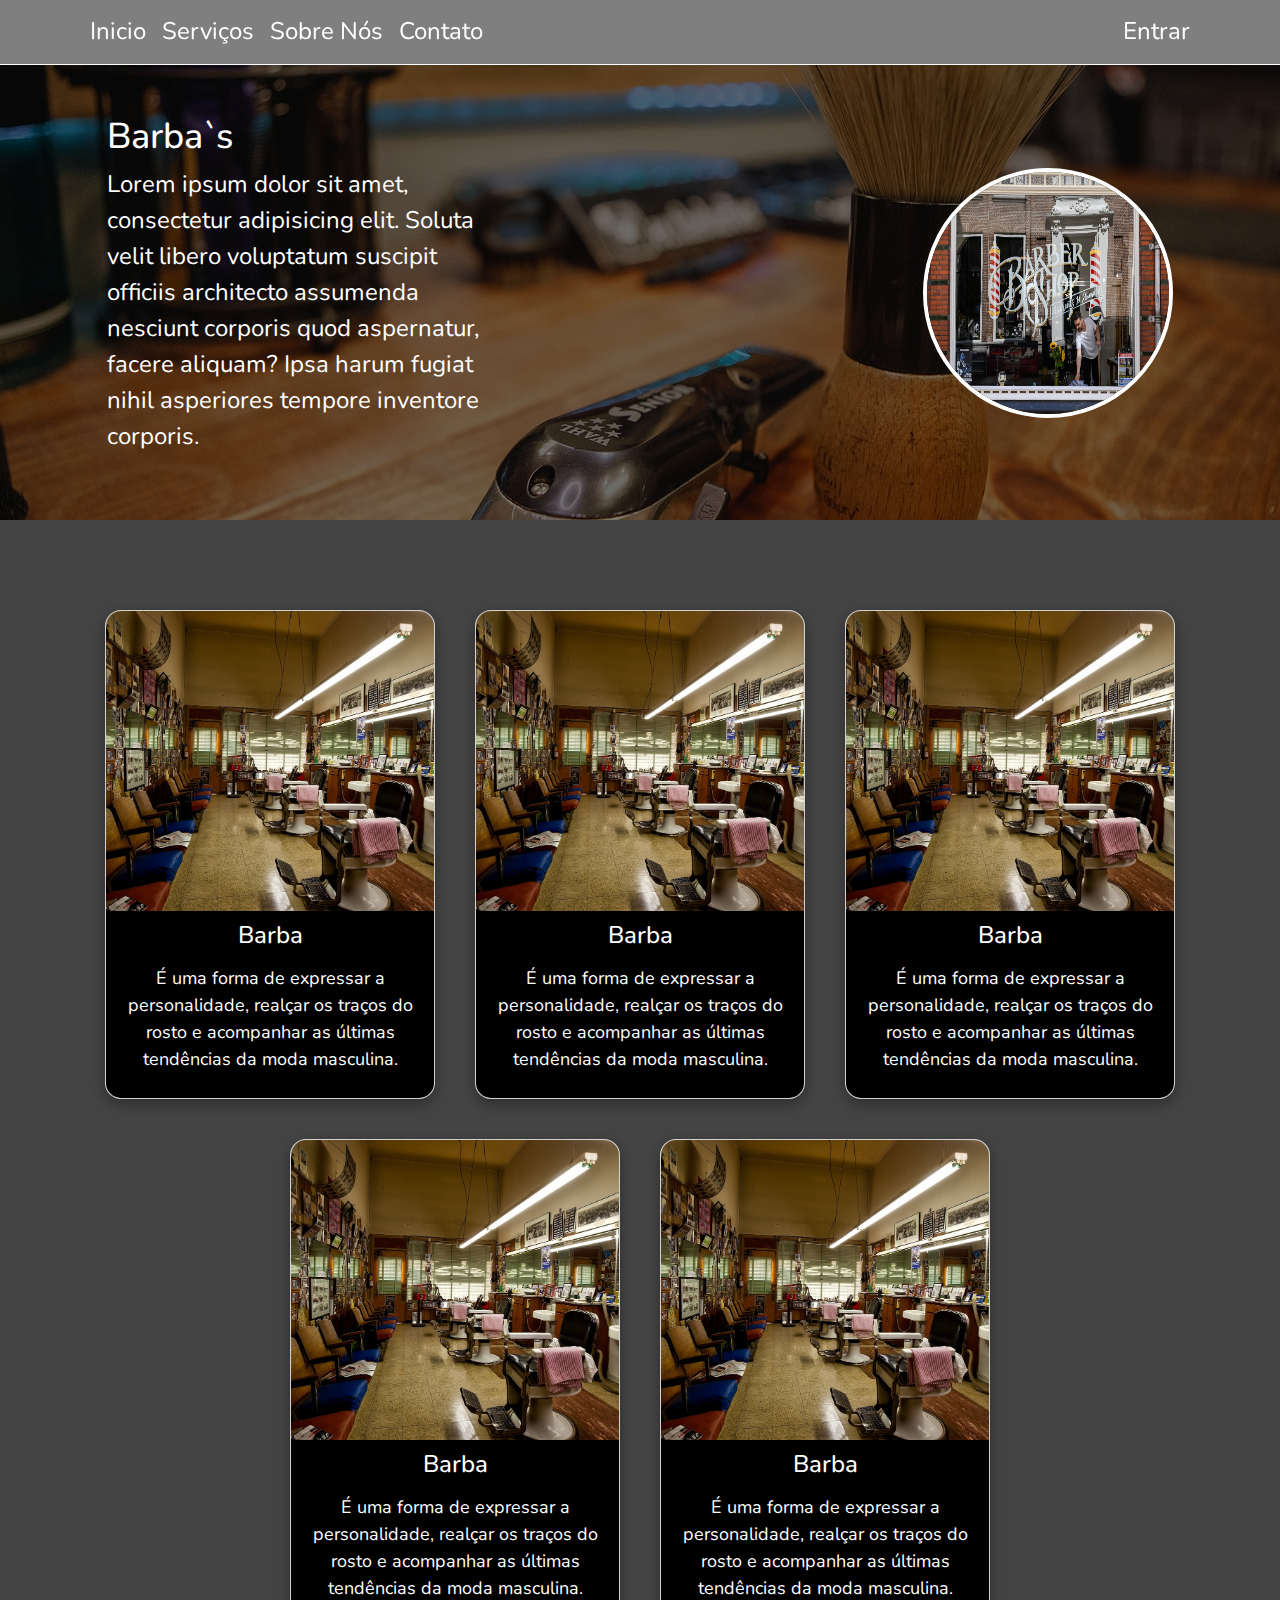
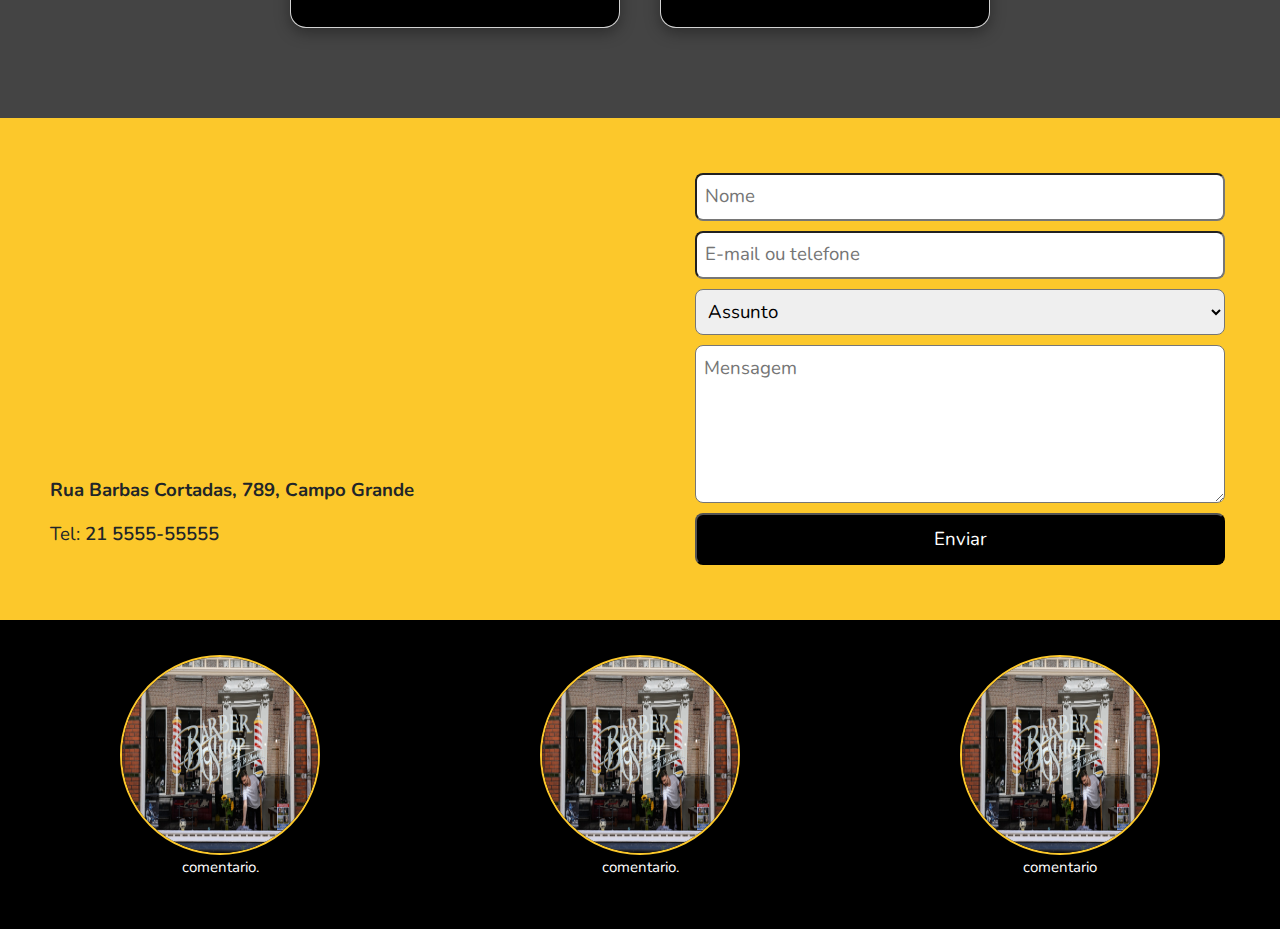
==== index.html @ 21a496a8 "quse" ====
<!DOCTYPE html>
<html lang="pt-br">

<head>
    <meta charset="UTF-8">
    <meta http-equiv="X-UA-Compatible" content="IE=edge">
    <meta name="viewport" content="width=device-width, initial-scale=1.0">
    <title>Barbas | Inicio</title>
    <link href="https://cdn.jsdelivr.net/npm/bootstrap@5.3.3/dist/css/bootstrap.min.css" rel="stylesheet"
    integrity="sha384-QWTKZyjpPEjISv5WaRU9OFeRpok6YctnYmDr5pNlyT2bRjXh0JMhjY6hW+ALEwIH" crossorigin="anonymous">
    <link rel="stylesheet" href="./css/main.css">
    <link rel="stylesheet" href="./css/style.css">
    <link rel="stylesheet" href="./css/navb.css">

    <script src="./js/main.js" defer></script>
</head>

<body>
    
 <div id="navbar-component"></div> 

    <header>
       <!-- <div id="navbar-component"></div> -->
        <div class="navbox">
            <div class="header-content container">
                <div class="header-title">
                    <h1>
                        Barba`s
                    </h1>
                    <p>
                        Lorem ipsum dolor sit amet, consectetur adipisicing elit. Soluta velit libero voluptatum
                        suscipit officiis architecto assumenda nesciunt corporis quod aspernatur, facere aliquam? Ipsa
                        harum fugiat nihil asperiores tempore inventore corporis.
                    </p>
                </div>
                <div class="logo">
                    <img src="./imagens/barber-logo.jpg" alt="logo">
                </div>
            </div>
        </div>
    </header>

    <section class="card-container" id="services">

        <div class="card">
            <a href="#">
                <div class="card-img">
                    <img src="./imagens/barber-fundo.jpg" alt="">
                </div>

                <div class="card-content">
                    <h2>Barba</h2>
                    <p>
                        É uma forma de expressar a personalidade, realçar os traços do rosto e acompanhar as últimas
                        tendências da moda masculina.
                    </p>
                </div>
            </a>
        </div>

        <div class="card">
            <div class="card-img">
                <img src="./imagens/barber-fundo.jpg" alt="">
            </div>

            <div class="card-content">
                <h2>Barba</h2>
                <p>
                    É uma forma de expressar a personalidade, realçar os traços do rosto e acompanhar as últimas
                    tendências da moda masculina.
                </p>
            </div>
        </div>
        <div class="card">
            <div class="card-img">
                <img src="./imagens/barber-fundo.jpg" alt="">
            </div>

            <div class="card-content">
                <h2>Barba</h2>
                <p>
                    É uma forma de expressar a personalidade, realçar os traços do rosto e acompanhar as últimas
                    tendências da moda masculina.
                </p>
            </div>
        </div>
        <div class="card">
            <div class="card-img">
                <img src="./imagens/barber-fundo.jpg" alt="">
            </div>

            <div class="card-content">
                <h2>Barba</h2>
                <p>
                    É uma forma de expressar a personalidade, realçar os traços do rosto e acompanhar as últimas
                    tendências da moda masculina.
                </p>
            </div>
        </div>
        <div class="card">
            <div class="card-img">
                <img src="./imagens/barber-fundo.jpg" alt="">
            </div>

            <div class="card-content">
                <h2>Barba</h2>
                <p>
                    É uma forma de expressar a personalidade, realçar os traços do rosto e acompanhar as últimas
                    tendências da moda masculina.
                </p>
            </div>
        </div>

    </section>
    
    <section class="bg-yellow-contact-container">
        <div class="contact">
            <div class="contact-map">
                <iframe
                    src="https://www.google.com/maps/embed?pb=!1m14!1m12!1m3!1d14700.966763688606!2d-43.551622949999995!3d-22.9044546!2m3!1f0!2f0!3f0!3m2!1i1024!2i768!4f13.1!5e0!3m2!1spt-BR!2sbr!4v1727395062625!5m2!1spt-BR!2sbr"
                    width="98%" height="300" style="border:0;" allowfullscreen="" loading="lazy"
                    referrerpolicy="no-referrer-when-downgrade"></iframe>
                <div>
                    <p>
                        <b>Rua Barbas Cortadas, 789, Campo Grande</b>
                    </p>
                    <p>
                        Tel: <span class="bold numberPhone">21 5555-55555</span>
                    </p>
                </div>

            </div>

            <div class="contact-form">
                <form>
                    <div class="form-group">
                        <!-- <label for="nome">Nome</label> -->
                        <input type="text" name="nome" id="nome" placeholder="Nome" required>
                    </div>

                    <div class="form-group">
                        <!-- <label for="email">E-mail</label> -->
                        <input type="text" name="email" id="email" placeholder="E-mail ou telefone" required>
                    </div>

                    <div class="form-group">
                        <select name="assunto" aria-placeholder="Assunto">
                            <option disabled selected>Assunto</option>
                            <option value="contato">Contato</option>
                            <option value="reclame">Reclamação</option>
                            <option value="sugent">Sugestão</option>
                        </select>
                    </div>

                    <div class="form-group">
                        <textarea name="mensagem" id="mensagem" rows="5" placeholder="Mensagem" required></textarea>
                    </div>

                    <div class="form-group right">
                        <!-- <input type="submit" value="Enviar"> -->
                        <button>Enviar</button>
                    </div>
                </form>
            </div>
        </div>
    </section>

    <section class="bg-black " id="about">
        <section class="menu-container">
            <div class="menu-itens">
                <img src="./imagens/barber-logo.jpg" alt="img" />
                <p>comentario.</p>
            </div>
            <div class="menu-itens">
                <img src="./imagens/barber-logo.jpg" alt="img" />
                <p>comentario.</p>
            </div>
            <div class="menu-itens">
                <img src="./imagens/barber-logo.jpg" alt="img" />
                <p>comentario</p>
            </div>
        </section>
    </section>

   

    
    <footer>

    </footer>

</body>
<script src="https://cdn.jsdelivr.net/npm/bootstrap@5.3.3/dist/js/bootstrap.bundle.min.js"
    integrity="sha384-YvpcrYf0tY3lHB60NNkmXc5s9fDVZLESaAA55NDzOxhy9GkcIdslK1eN7N6jIeHz"
    crossorigin="anonymous"></script>

</html>
---- css/main.css ----
@import url('https://fonts.googleapis.com/css2?family=Nunito:ital,wght@0,200..1000;1,200..1000&family=Roboto:wght@100;300;400;700;900&display=swap');

@import "./root.css";
/*@import "./style.css";*/
@import "./color.css";
@import "./navb.css";
---- css/style.css ----
@import "./form.css";


header {
    background-image: url(..//linktree/img/barbershop-logo-2.jpg);
    background-position: center;
    background-size: cover;
    min-height: 400px;

    /* padding-top: 20px; */
}

.logo img {
    height: 250px;
    width: 250px;
    border-radius: 50%;
    border: solid 4px var(--white);
}

.navbox {
    background-color: var(--shadow);
}

.header-content {
    display: flex;
    align-items: center;
    justify-content: space-between;
    color: var(--white);
    height: 100%;
    min-height: 400px;
}

.header-title,
header .logo {
    margin: 50px 25px;
}

.header-title {
    font-size: 24px;
    max-width: 400px;
}

.header-title h1 {
    font-size: 36px;
}

/* Area de contato */
.contact {
    display: flex;
    justify-content: space-evenly;
}

.contact-map,
.contact-form {
    padding: 50px;
    width: 50%;
    background-color: var(--yellow) ;

}



.left {
    /* text-align: left; */
    /* float: left; */
    display: flex;
    justify-content: start;
}

.right {
    /* text-align: right; */
    /* float: right; */
    display: flex;
    justify-content: end;
}


.menu-container {
    display: flex;
    gap: 20px;
    justify-content: center;
    align-items: center;
    max-width: 1280px;
    padding: 20px;

}

.menu-itens {
    margin: 15px;
    display: flex;
    flex-direction: column;
    align-items: center;
    gap: 1px;
    color: white;
    font-size: 15px;
    width: 33.33%;
}

.menu-itens img {
    width: 200px;
    height: 200px;
    border-radius: 50%;
    border: solid 2px var(--yellow);
}



/* Servicos */
.card-container {
    width: 100%;
    /* height: 100vh; */
    display: flex;
    flex-wrap: wrap;
    gap: 20px;
    align-items: center;
    justify-content: center;
    background-color: #444;
    padding: 80px 0;
}


.card {
    margin: 10px;
    border-radius: 16px;
    box-shadow: rgba(0, 0, 0, 0.35) 0px 5px 15px;
    cursor: pointer;
    width: 330px;
    /* position: relative; */
    overflow: hidden;
}

.card-img {
    width: 100%;
    height: 300px;
}

.card-img img {
    height: 100%;
    width: 100%;
    display: block;
    margin: auto;
    object-fit: cover;
}

.card-content {
    /* position: absolute; */
    /* top: 0; */
    /* left: 0; */
    width: 100%;
    height: 100%;
    display: flex;
    align-items: center;
    justify-content: center;
    flex-direction: column;
    /* opacity: 0; */
    /* transition: 0.6s; */
    color: var(--white);
    background-color: var(--black);
    text-align: center;
    padding: 10px;
}

/* .card-content:hover {
    opacity: 1;
} */

.card-content h2 {
    font-size: 24px;
    margin-bottom: 15px;
}

.card-content p {
    font-size: 18px;
    /* color: blueviolet; */
    margin-bottom: 15px;
    /* padding-left: 17px; */

}

/* .card-content>* {
    transform: translateY(25px);
    transition: transform 0.6s;
}

.card-content:hover>* {
    transform: translateY(0px);
} */

@media (max-width:768px) {
    .header-content {
        flex-direction: column-reverse;
    }

    .header-title,
    header .logo {
        width: 100%;
        padding: 20px;
        text-align: center;
    }

    .contact {
        display: flex;
        flex-direction: column;
    }

    .contact-map,
    .contact-form {
        padding: 40px;
        width: 100%;
    }

}
---- css/navb.css ----
.navbar {
    width: 100%;
    backdrop-filter: blur (10px);
    background-color: var(--shadow);
    
}

 .navbar .nav-link  {
    text-decoration: none;
    color: var(--white);
    font-size: 1.5rem;
    padding: 5px 15px;
    transition: 0.3s ease;
    border-bottom: solid 2px transparent;
}

.navbar .nav-link:hover,
.navbar .nav-link:active {
    /* background-color: var(--yellow);
    border-radius: 5px; */
    color: var(--yellow);
    border-bottom: solid 2px var(--yellow);
    transition: 0.3s ease;
}
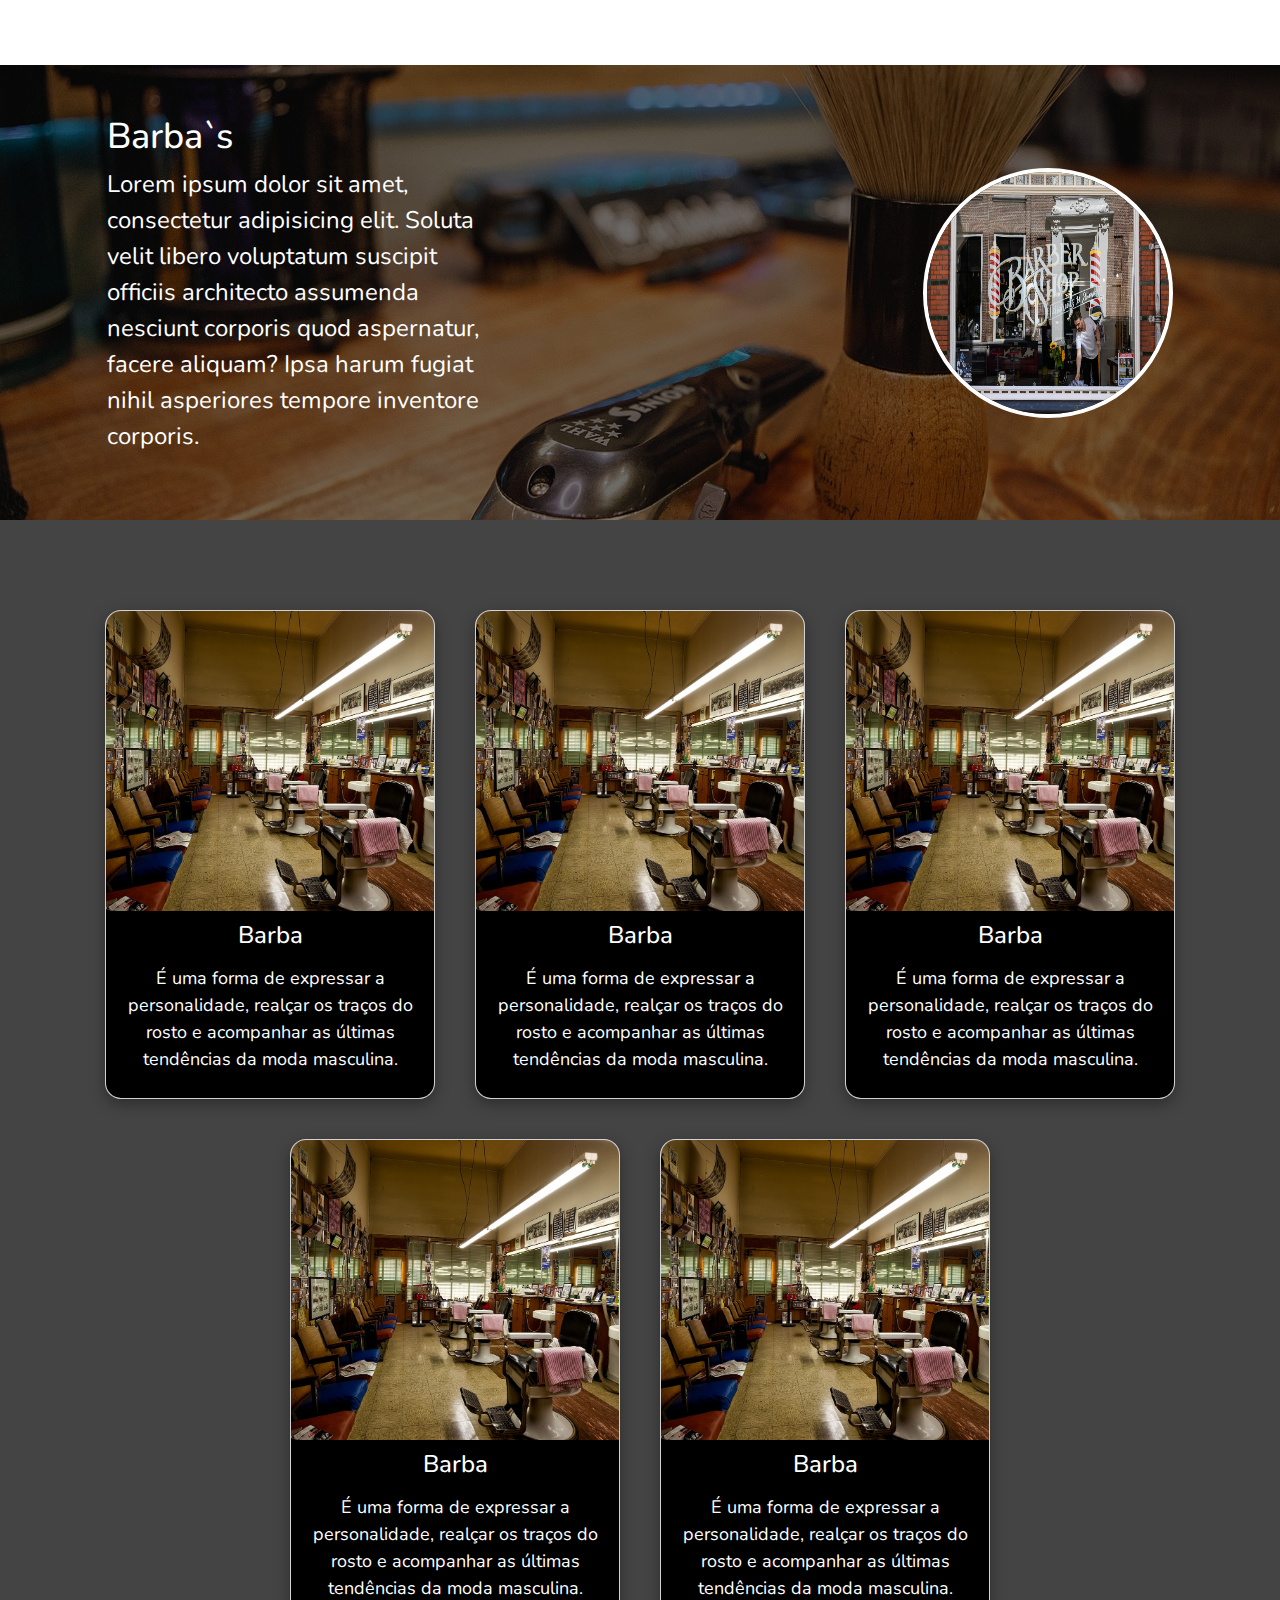
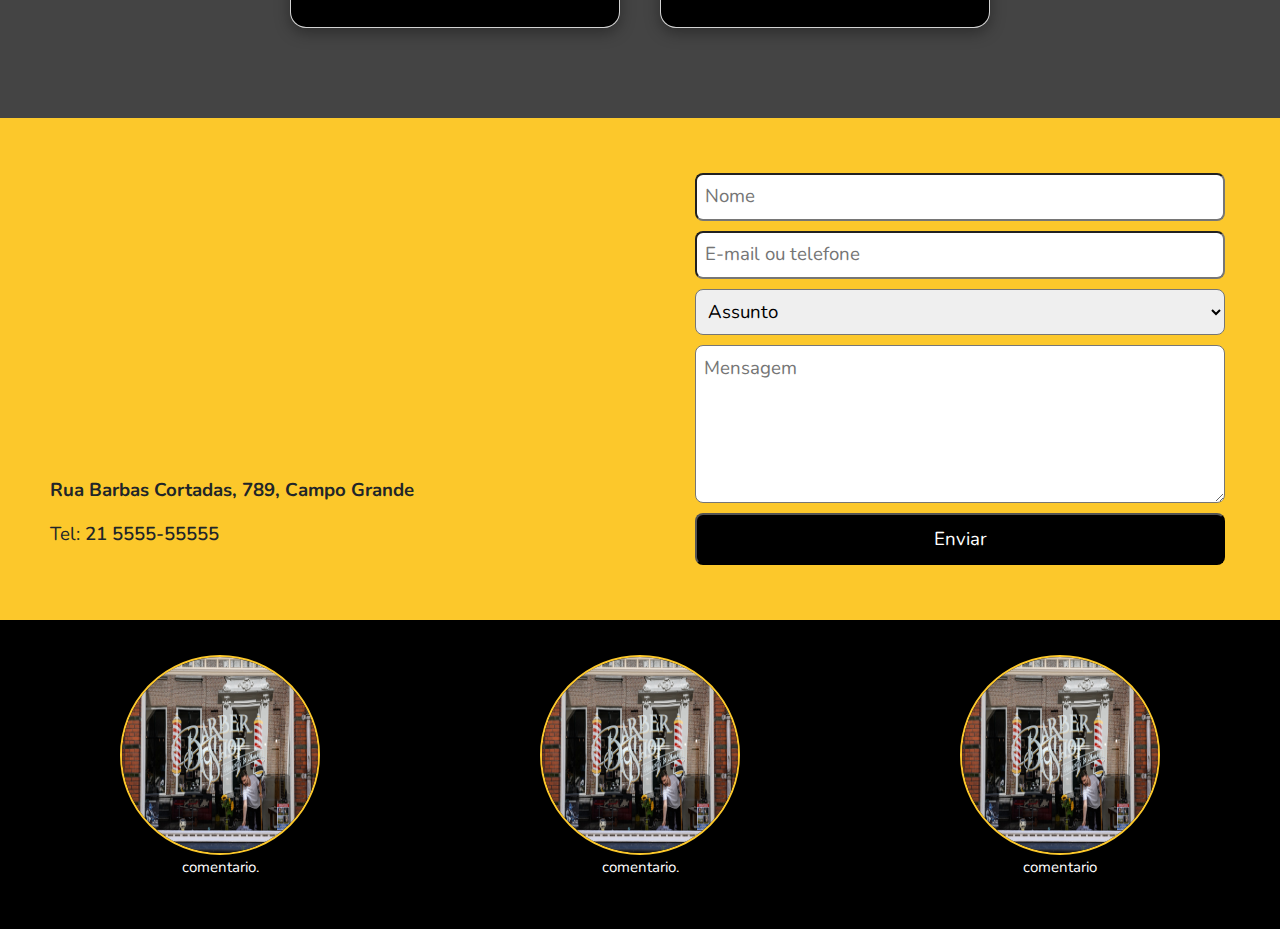
==== commit 99f823c2: "feito" ====
--- a/index.html
+++ b/index.html
@@ -6,13 +6,13 @@
     <meta http-equiv="X-UA-Compatible" content="IE=edge">
     <meta name="viewport" content="width=device-width, initial-scale=1.0">
     <title>Barbas | Inicio</title>
-    <link href="https://cdn.jsdelivr.net/npm/bootstrap@5.3.3/dist/css/bootstrap.min.css" rel="stylesheet"
-    integrity="sha384-QWTKZyjpPEjISv5WaRU9OFeRpok6YctnYmDr5pNlyT2bRjXh0JMhjY6hW+ALEwIH" crossorigin="anonymous">
+    <link href="https://cdn.jsdelivr.net/npm/bootstrap@5.3.3/dist/css/bootstrap.min.css" rel="stylesheet" integrity="sha384-QWTKZyjpPEjISv5WaRU9OFeRpok6YctnYmDr5pNlyT2bRjXh0JMhjY6hW+ALEwIH" crossorigin="anonymous">
+  
     <link rel="stylesheet" href="./css/main.css">
     <link rel="stylesheet" href="./css/style.css">
-    <link rel="stylesheet" href="./css/navb.css">
+ 
 
-    <script src="./js/main.js" defer></script>
+    <script src="./js/main.js" type="module" defer></script>
 </head>
 
 <body>
--- a/css/main.css
+++ b/css/main.css
@@ -3,4 +3,3 @@
 @import "./root.css";
 /*@import "./style.css";*/
 @import "./color.css";
-@import "./navb.css";--- a/css/style.css
+++ b/css/style.css
@@ -209,5 +209,6 @@
         width: 100%;
     }
 
-}
-
+ 
+    
+}
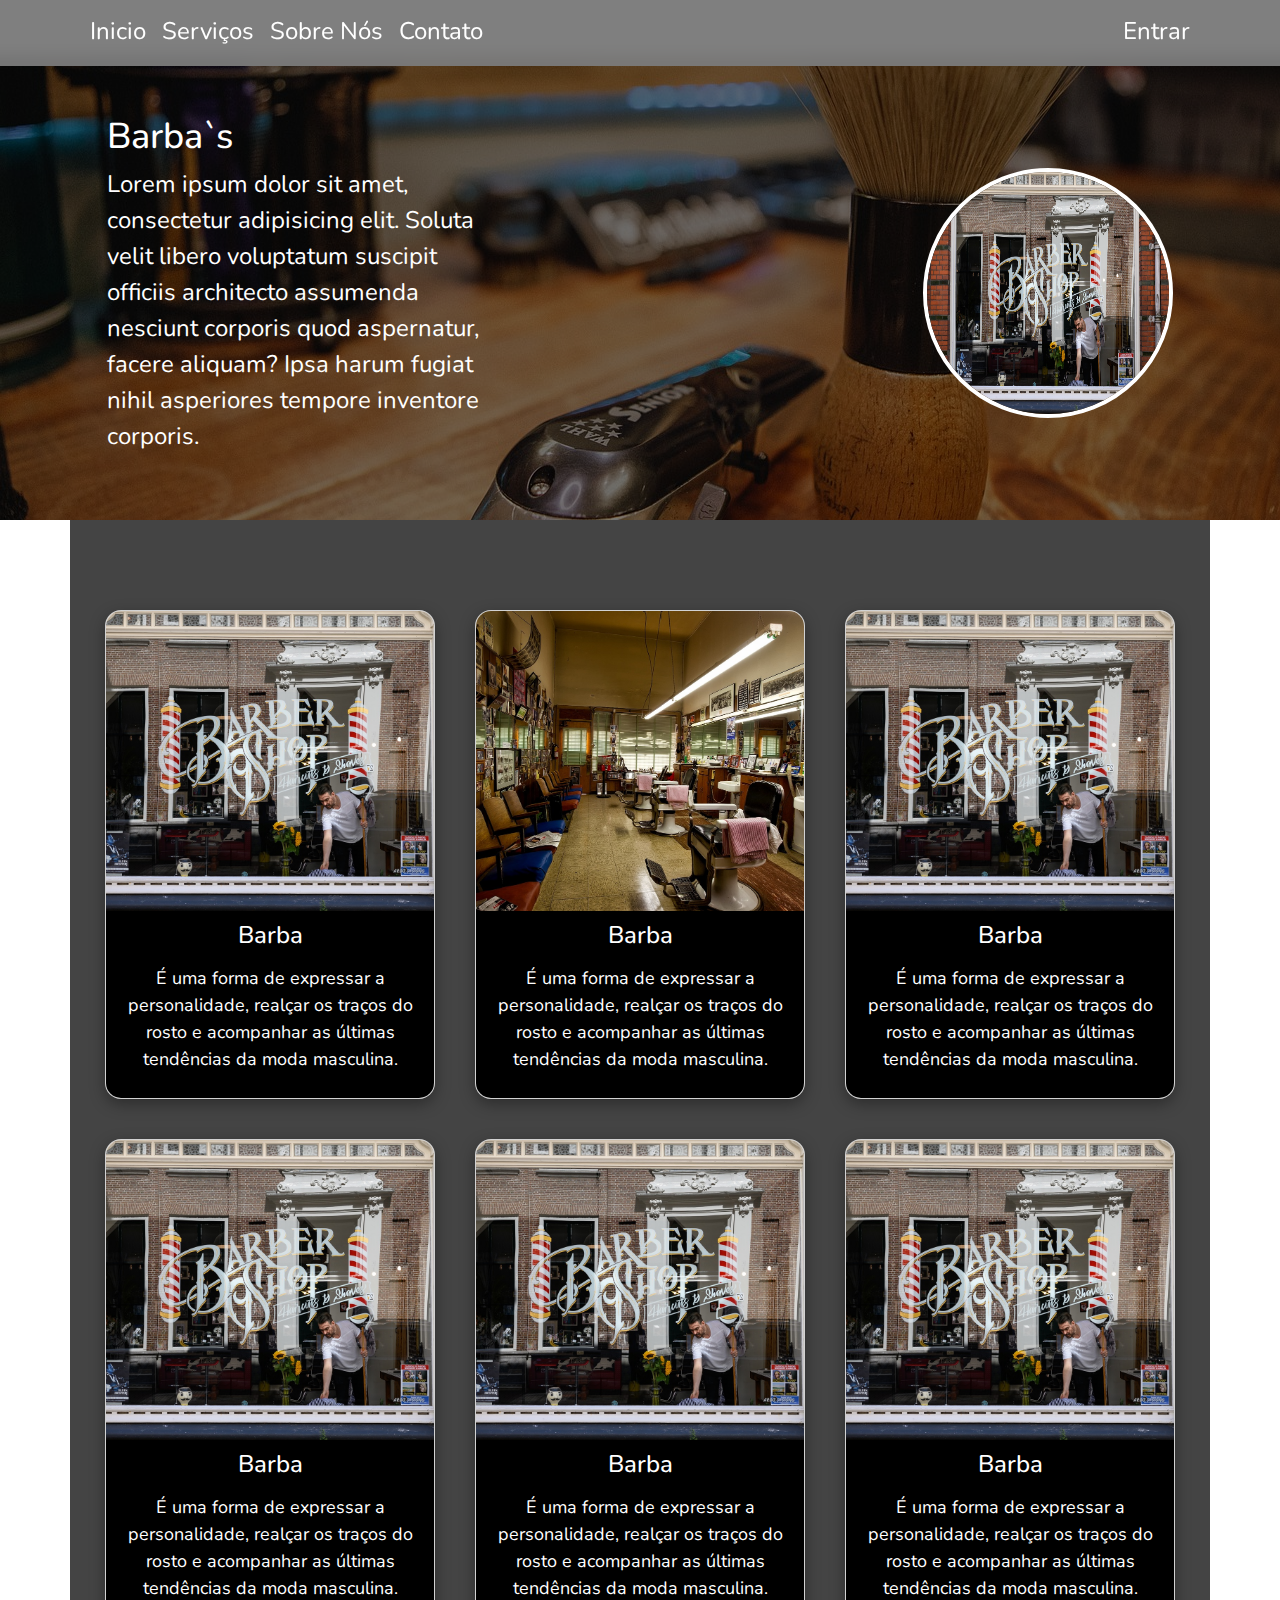
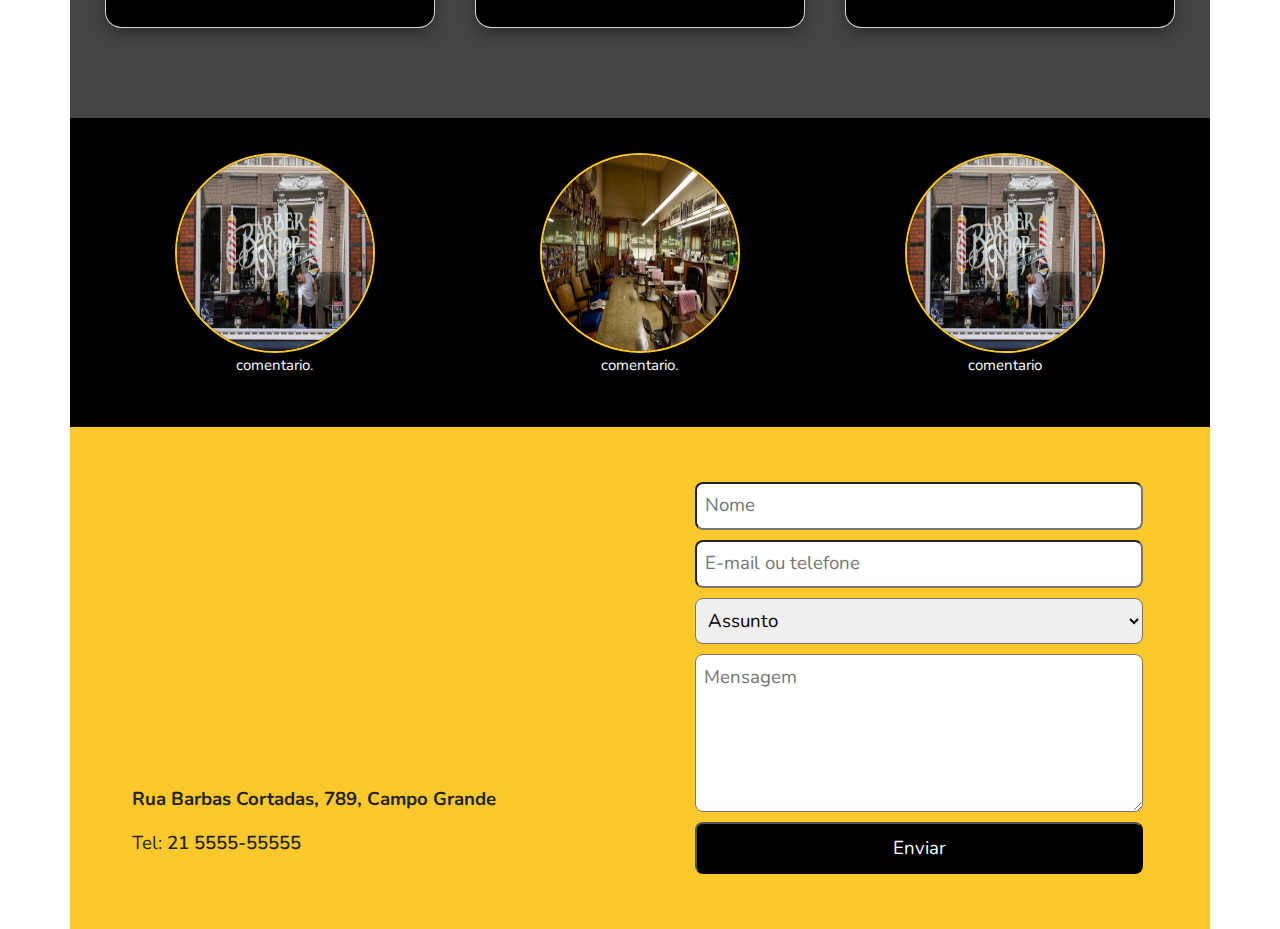
==== commit 47123f9e: "feito" ====
--- a/index.html
+++ b/index.html
@@ -1,6 +1,5 @@
 <!DOCTYPE html>
 <html lang="pt-br">
-
 <head>
     <meta charset="UTF-8">
     <meta http-equiv="X-UA-Compatible" content="IE=edge">
@@ -8,19 +7,16 @@
     <title>Barbas | Inicio</title>
     <link href="https://cdn.jsdelivr.net/npm/bootstrap@5.3.3/dist/css/bootstrap.min.css" rel="stylesheet" integrity="sha384-QWTKZyjpPEjISv5WaRU9OFeRpok6YctnYmDr5pNlyT2bRjXh0JMhjY6hW+ALEwIH" crossorigin="anonymous">
   
-    <link rel="stylesheet" href="./css/main.css">
-    <link rel="stylesheet" href="./css/style.css">
- 
-
+    <link rel="stylesheet" href="css/style.css">
+    <link rel="stylesheet" href="css/main.css">
     <script src="./js/main.js" type="module" defer></script>
 </head>
 
 <body>
-    
- <div id="navbar-component"></div> 
+    <div id="navbar-component"></div>
 
     <header>
-       <!-- <div id="navbar-component"></div> -->
+        <!-- <div id="navbar-component"></div> -->
         <div class="navbox">
             <div class="header-content container">
                 <div class="header-title">
@@ -40,12 +36,12 @@
         </div>
     </header>
 
-    <section class="card-container" id="services">
+    <section class="card-container container" id="services">
 
         <div class="card">
             <a href="#">
                 <div class="card-img">
-                    <img src="./imagens/barber-fundo.jpg" alt="">
+                    <img src="imagens/barber-logo.jpg" alt="">
                 </div>
 
                 <div class="card-content">
@@ -60,60 +56,89 @@
 
         <div class="card">
             <div class="card-img">
-                <img src="./imagens/barber-fundo.jpg" alt="">
-            </div>
-
-            <div class="card-content">
-                <h2>Barba</h2>
-                <p>
-                    É uma forma de expressar a personalidade, realçar os traços do rosto e acompanhar as últimas
-                    tendências da moda masculina.
-                </p>
-            </div>
-        </div>
-        <div class="card">
-            <div class="card-img">
-                <img src="./imagens/barber-fundo.jpg" alt="">
-            </div>
-
-            <div class="card-content">
-                <h2>Barba</h2>
-                <p>
-                    É uma forma de expressar a personalidade, realçar os traços do rosto e acompanhar as últimas
-                    tendências da moda masculina.
-                </p>
-            </div>
-        </div>
-        <div class="card">
-            <div class="card-img">
-                <img src="./imagens/barber-fundo.jpg" alt="">
-            </div>
-
-            <div class="card-content">
-                <h2>Barba</h2>
-                <p>
-                    É uma forma de expressar a personalidade, realçar os traços do rosto e acompanhar as últimas
-                    tendências da moda masculina.
-                </p>
-            </div>
-        </div>
-        <div class="card">
-            <div class="card-img">
-                <img src="./imagens/barber-fundo.jpg" alt="">
-            </div>
-
-            <div class="card-content">
-                <h2>Barba</h2>
-                <p>
-                    É uma forma de expressar a personalidade, realçar os traços do rosto e acompanhar as últimas
-                    tendências da moda masculina.
-                </p>
-            </div>
-        </div>
-
+                <img src="imagens/barber-fundo.jpg" alt="">
+            </div>
+
+            <div class="card-content">
+                <h2>Barba</h2>
+                <p>
+                    É uma forma de expressar a personalidade, realçar os traços do rosto e acompanhar as últimas
+                    tendências da moda masculina.
+                </p>
+            </div>
+        </div>
+        <div class="card">
+            <div class="card-img">
+                <img src="imagens/barber-logo.jpg" alt="">
+            </div>
+
+            <div class="card-content">
+                <h2>Barba</h2>
+                <p>
+                    É uma forma de expressar a personalidade, realçar os traços do rosto e acompanhar as últimas
+                    tendências da moda masculina.
+                </p>
+            </div>
+        </div>
+        <div class="card">
+            <div class="card-img">
+                <img src="./imagens/barber-logo.jpg" alt="">
+            </div>
+
+            <div class="card-content">
+                <h2>Barba</h2>
+                <p>
+                    É uma forma de expressar a personalidade, realçar os traços do rosto e acompanhar as últimas
+                    tendências da moda masculina.
+                </p>
+            </div>
+        </div>
+        <div class="card">
+            <div class="card-img">
+                <img src="./imagens/barber-logo.jpg" alt="">
+            </div>
+
+            <div class="card-content">
+                <h2>Barba</h2>
+                <p>
+                    É uma forma de expressar a personalidade, realçar os traços do rosto e acompanhar as últimas
+                    tendências da moda masculina.
+                </p>
+            </div>
+        </div>
+        <div class="card">
+            <div class="card-img">
+                <img src="./imagens/barber-logo.jpg" alt="">
+            </div>
+
+            <div class="card-content">
+                <h2>Barba</h2>
+                <p>
+                    É uma forma de expressar a personalidade, realçar os traços do rosto e acompanhar as últimas
+                    tendências da moda masculina.
+                </p>
+            </div>
+        </div>
     </section>
-    
-    <section class="bg-yellow-contact-container">
+
+    <section class="bg-black container" id="about">
+        <section class="menu-container">
+            <div class="menu-itens">
+                <img src="imagens/barber-logo.jpg" alt="img" />
+                <p>comentario.</p>
+            </div>
+            <div class="menu-itens">
+                <img src="./imagens/barber-fundo.jpg" alt="img" />
+                <p>comentario.</p>
+            </div>
+            <div class="menu-itens">
+                <img src="./imagens/barber-logo.jpg" alt="img" />
+                <p>comentario</p>
+            </div>
+        </section>
+    </section>
+
+    <section class="bg-yellow container" id="contact">
         <div class="contact">
             <div class="contact-map">
                 <iframe
@@ -165,26 +190,6 @@
         </div>
     </section>
 
-    <section class="bg-black " id="about">
-        <section class="menu-container">
-            <div class="menu-itens">
-                <img src="./imagens/barber-logo.jpg" alt="img" />
-                <p>comentario.</p>
-            </div>
-            <div class="menu-itens">
-                <img src="./imagens/barber-logo.jpg" alt="img" />
-                <p>comentario.</p>
-            </div>
-            <div class="menu-itens">
-                <img src="./imagens/barber-logo.jpg" alt="img" />
-                <p>comentario</p>
-            </div>
-        </section>
-    </section>
-
-   
-
-    
     <footer>
 
     </footer>
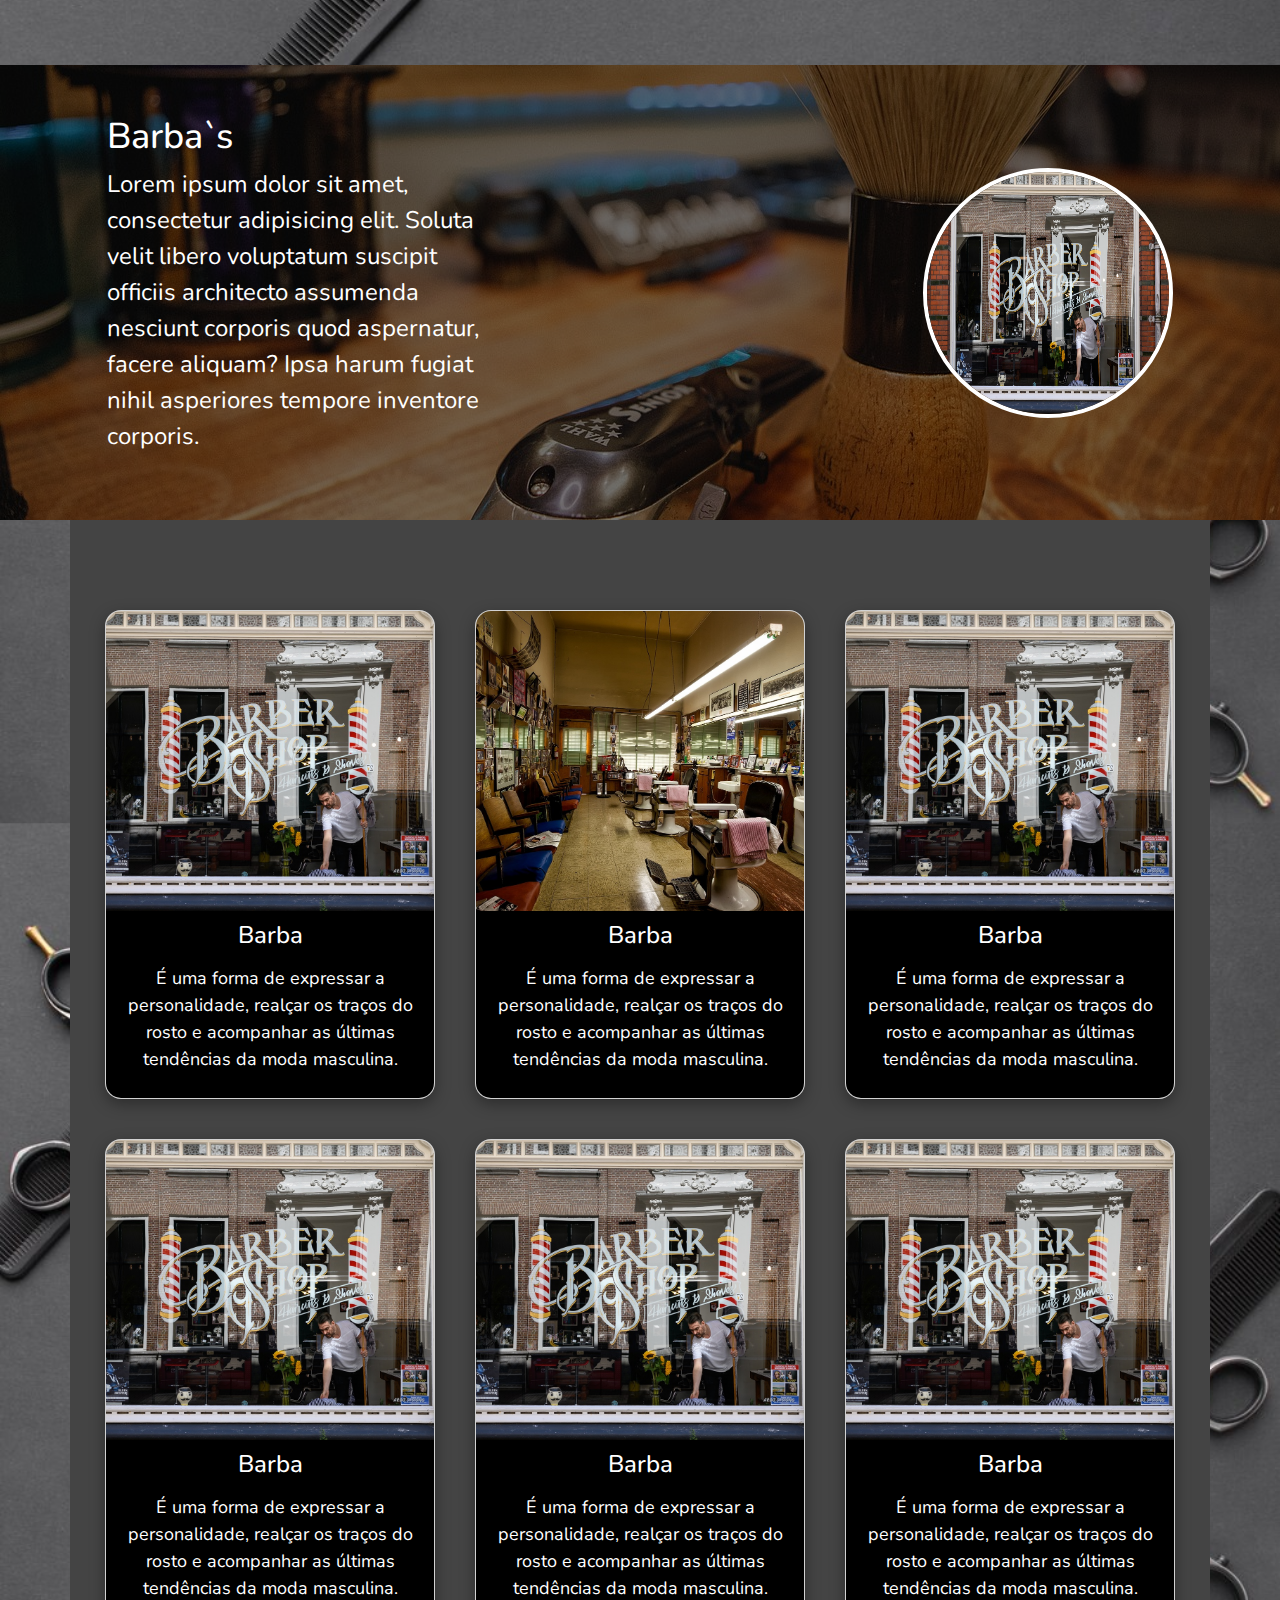
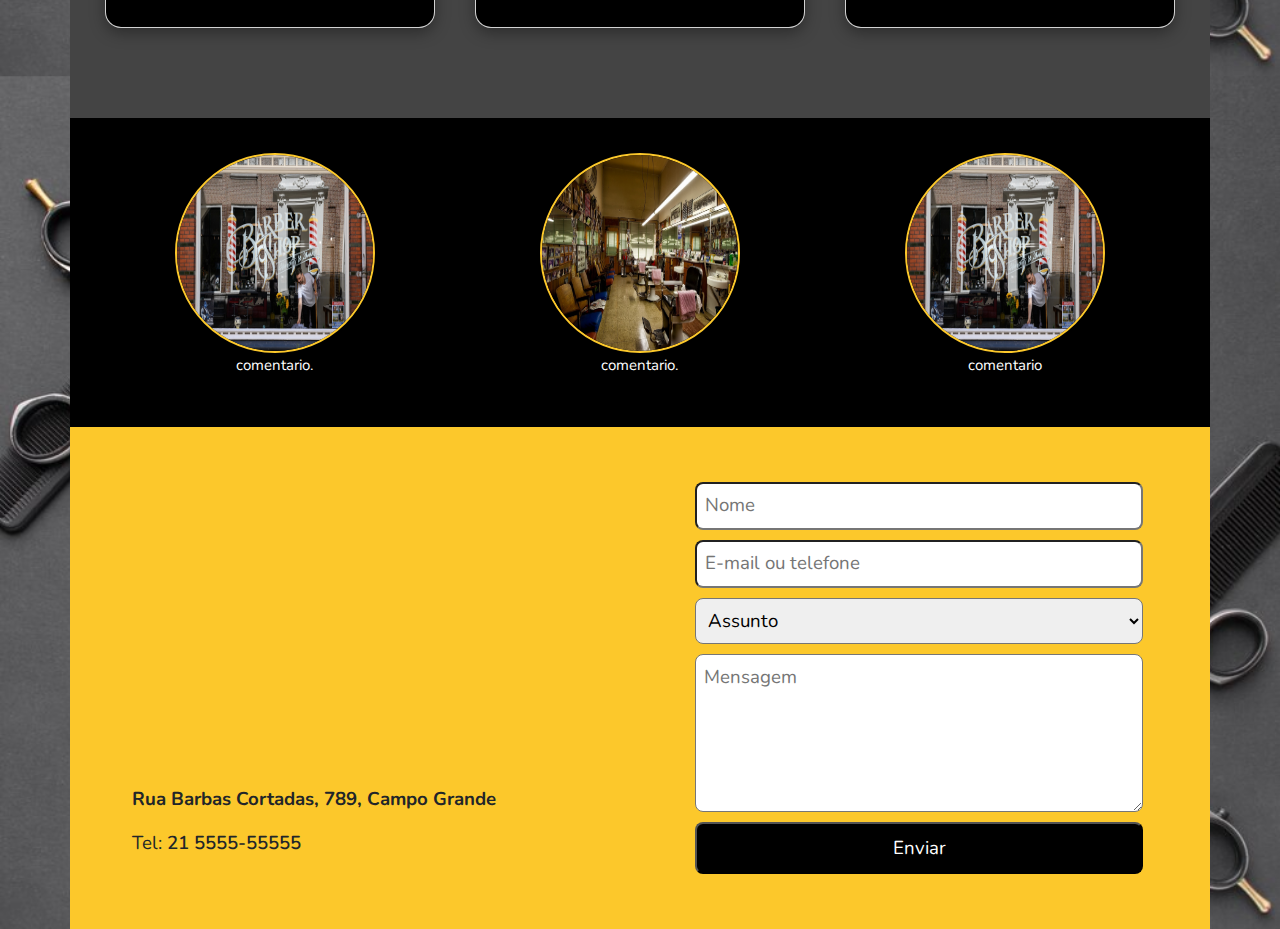
==== commit 140abf6c: "terminar em casa" ====
--- a/index.html
+++ b/index.html
@@ -37,6 +37,7 @@
     </header>
 
     <section class="card-container container" id="services">
+        
 
         <div class="card">
             <a href="#">
--- a/css/style.css
+++ b/css/style.css
@@ -9,7 +9,9 @@
 
     /* padding-top: 20px; */
 }
-
+body {
+    background-image: url(..//imagens/bglogin.jpg);
+}
 .logo img {
     height: 250px;
     width: 250px;
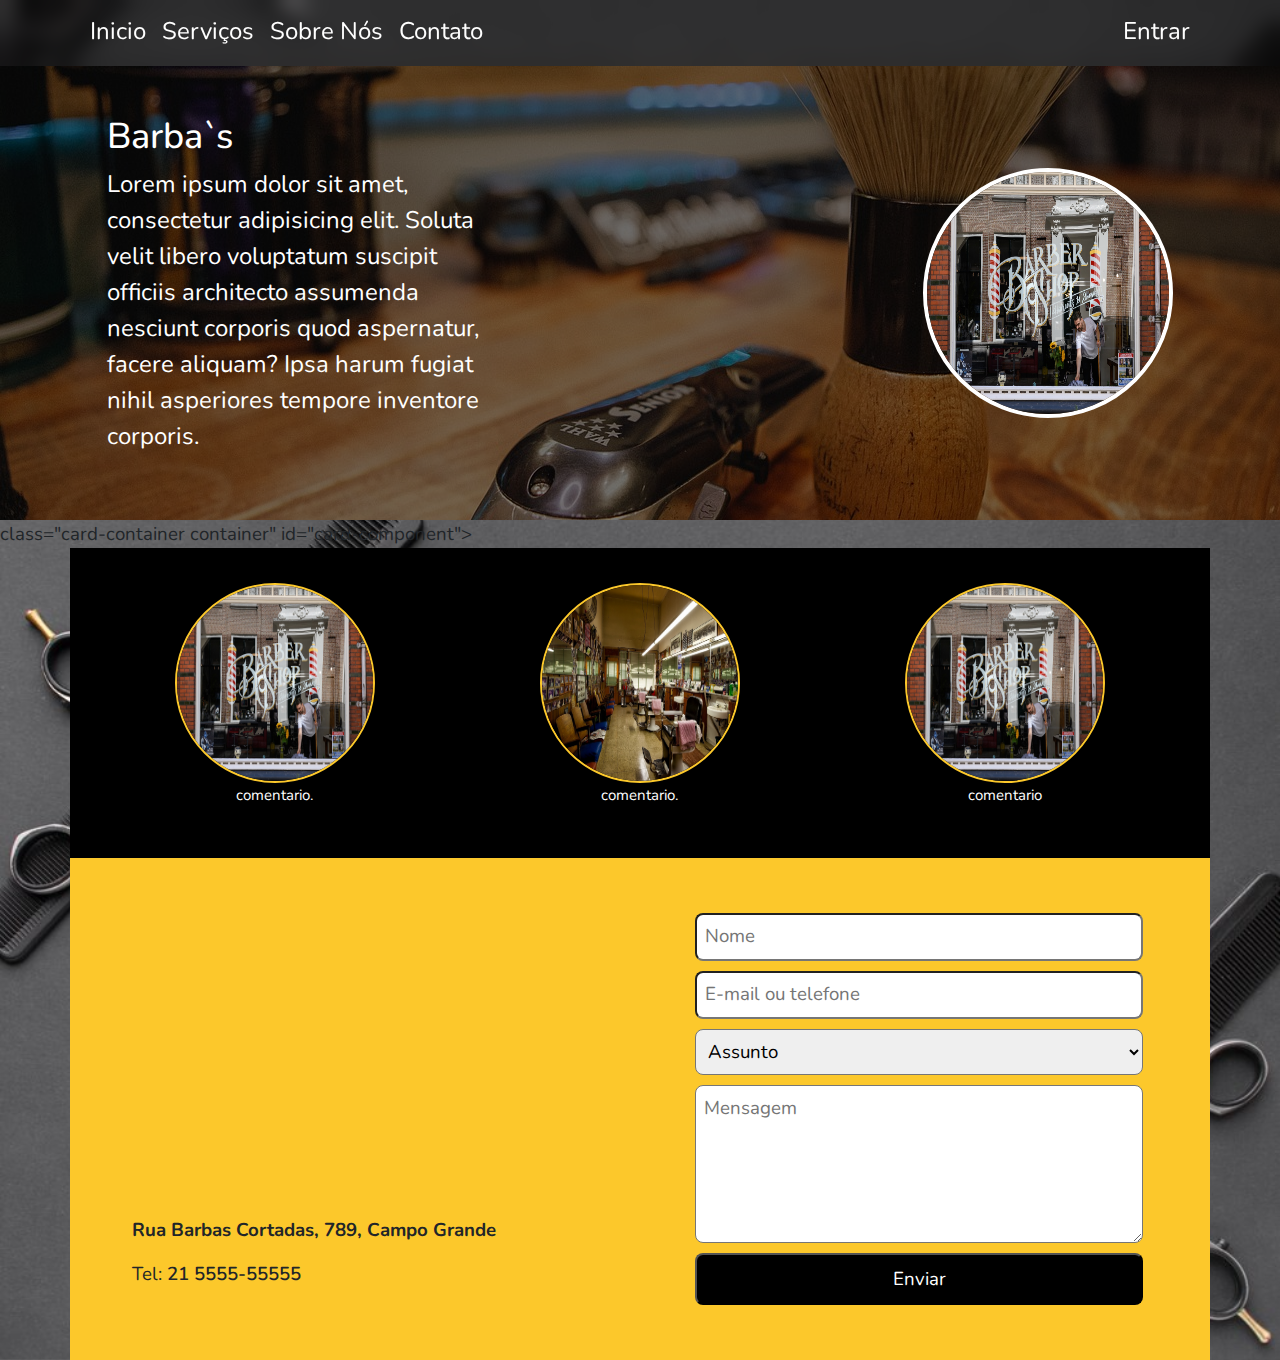
==== commit 0e44f465: "card quaase ffeeitos" ====
--- a/index.html
+++ b/index.html
@@ -36,91 +36,15 @@
         </div>
     </header>
 
-    <section class="card-container container" id="services">
+    <section id="services">
+    
+     <div>class="card-container container" id="card-component"></div>
         
+    </section>
 
-        <div class="card">
-            <a href="#">
-                <div class="card-img">
-                    <img src="imagens/barber-logo.jpg" alt="">
-                </div>
+      
 
-                <div class="card-content">
-                    <h2>Barba</h2>
-                    <p>
-                        É uma forma de expressar a personalidade, realçar os traços do rosto e acompanhar as últimas
-                        tendências da moda masculina.
-                    </p>
-                </div>
-            </a>
-        </div>
-
-        <div class="card">
-            <div class="card-img">
-                <img src="imagens/barber-fundo.jpg" alt="">
-            </div>
-
-            <div class="card-content">
-                <h2>Barba</h2>
-                <p>
-                    É uma forma de expressar a personalidade, realçar os traços do rosto e acompanhar as últimas
-                    tendências da moda masculina.
-                </p>
-            </div>
-        </div>
-        <div class="card">
-            <div class="card-img">
-                <img src="imagens/barber-logo.jpg" alt="">
-            </div>
-
-            <div class="card-content">
-                <h2>Barba</h2>
-                <p>
-                    É uma forma de expressar a personalidade, realçar os traços do rosto e acompanhar as últimas
-                    tendências da moda masculina.
-                </p>
-            </div>
-        </div>
-        <div class="card">
-            <div class="card-img">
-                <img src="./imagens/barber-logo.jpg" alt="">
-            </div>
-
-            <div class="card-content">
-                <h2>Barba</h2>
-                <p>
-                    É uma forma de expressar a personalidade, realçar os traços do rosto e acompanhar as últimas
-                    tendências da moda masculina.
-                </p>
-            </div>
-        </div>
-        <div class="card">
-            <div class="card-img">
-                <img src="./imagens/barber-logo.jpg" alt="">
-            </div>
-
-            <div class="card-content">
-                <h2>Barba</h2>
-                <p>
-                    É uma forma de expressar a personalidade, realçar os traços do rosto e acompanhar as últimas
-                    tendências da moda masculina.
-                </p>
-            </div>
-        </div>
-        <div class="card">
-            <div class="card-img">
-                <img src="./imagens/barber-logo.jpg" alt="">
-            </div>
-
-            <div class="card-content">
-                <h2>Barba</h2>
-                <p>
-                    É uma forma de expressar a personalidade, realçar os traços do rosto e acompanhar as últimas
-                    tendências da moda masculina.
-                </p>
-            </div>
-        </div>
-    </section>
+ 
 
     <section class="bg-black container" id="about">
         <section class="menu-container">
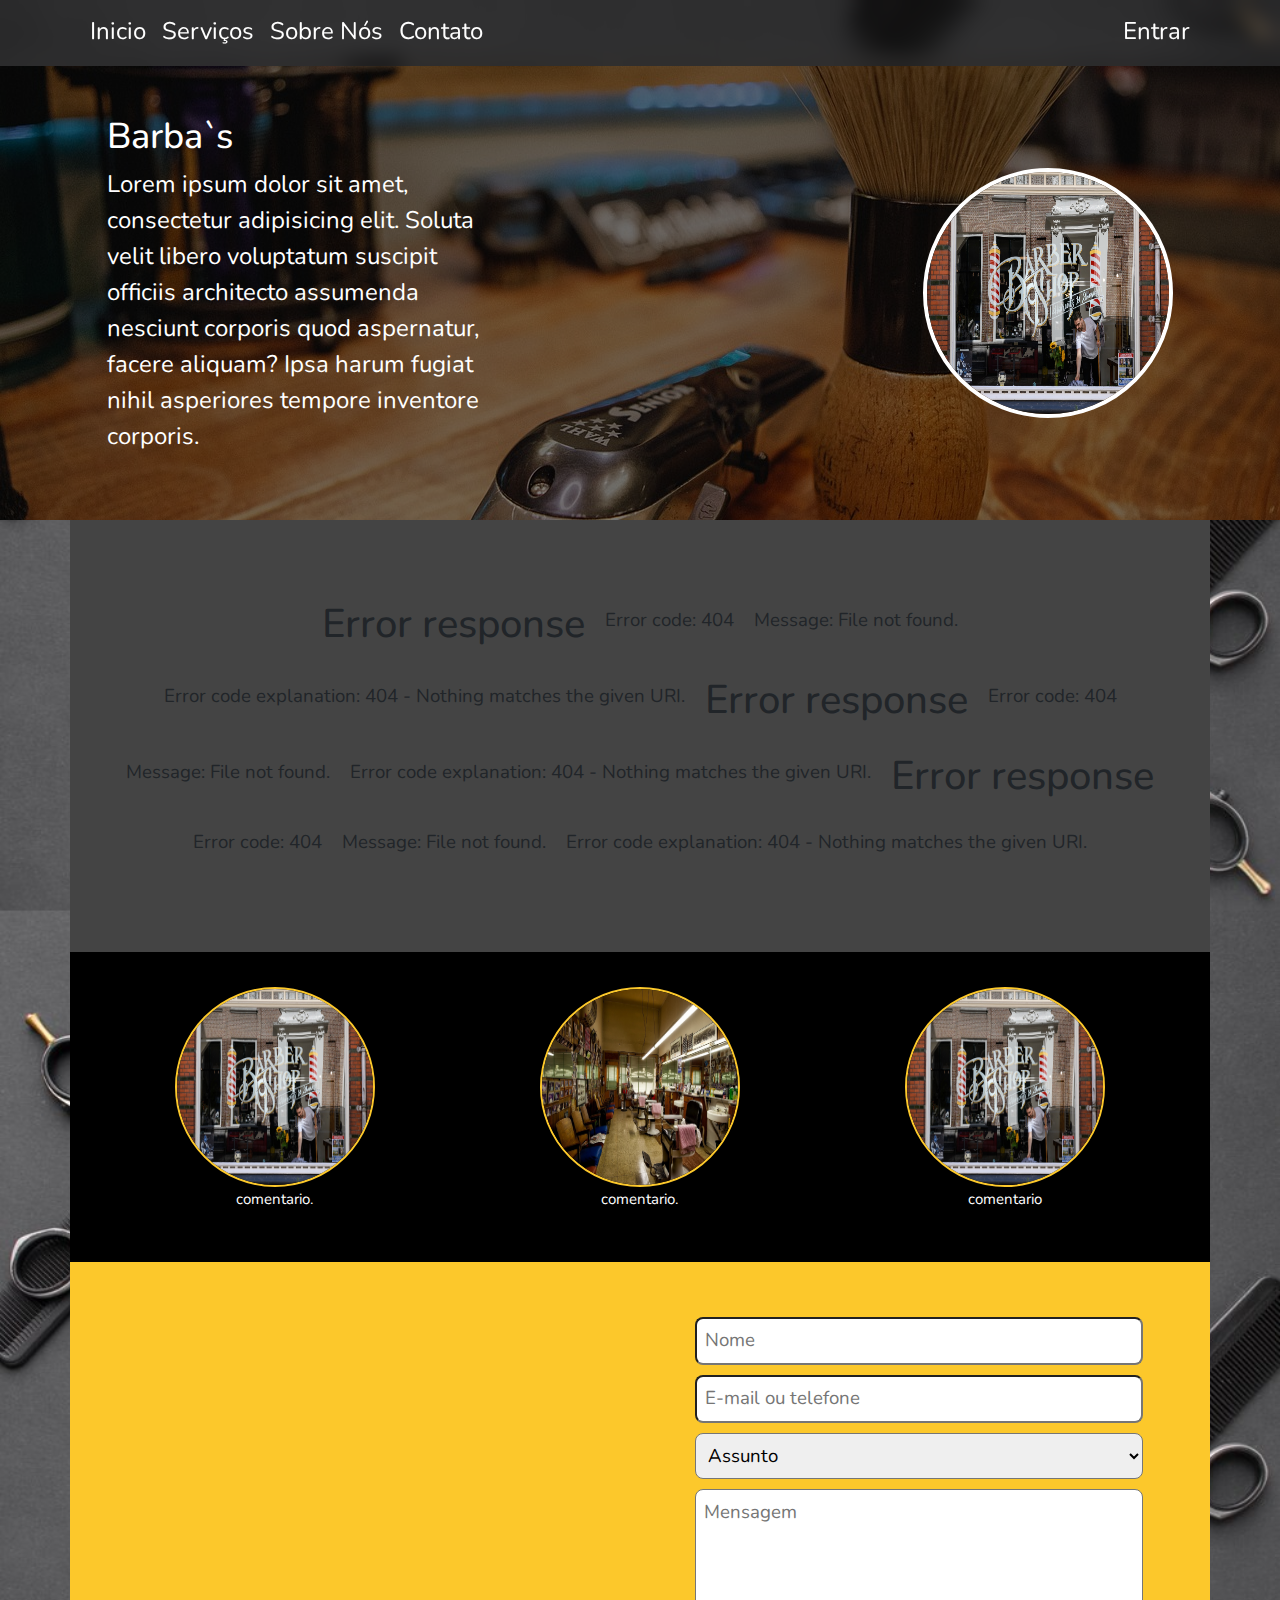
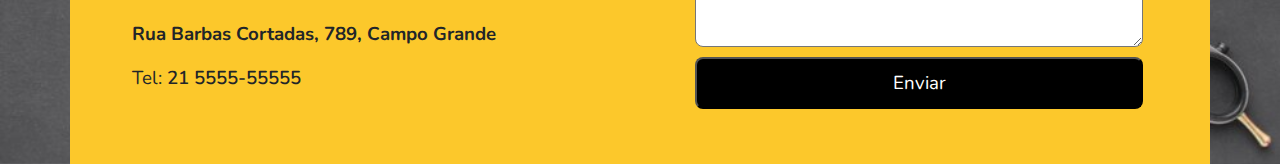
==== commit a819afb4: "terminar em casa" ====
--- a/index.html
+++ b/index.html
@@ -10,6 +10,7 @@
     <link rel="stylesheet" href="css/style.css">
     <link rel="stylesheet" href="css/main.css">
     <script src="./js/main.js" type="module" defer></script>
+    <script src="./js/aplication/home.js" type="module" defer></script>
 </head>
 
 <body>
@@ -38,7 +39,9 @@
 
     <section id="services">
     
-     <div>class="card-container container" id="card-component"></div>
+     <div class="card-container container" id="card-component">
+
+     </div>
         
     </section>
 
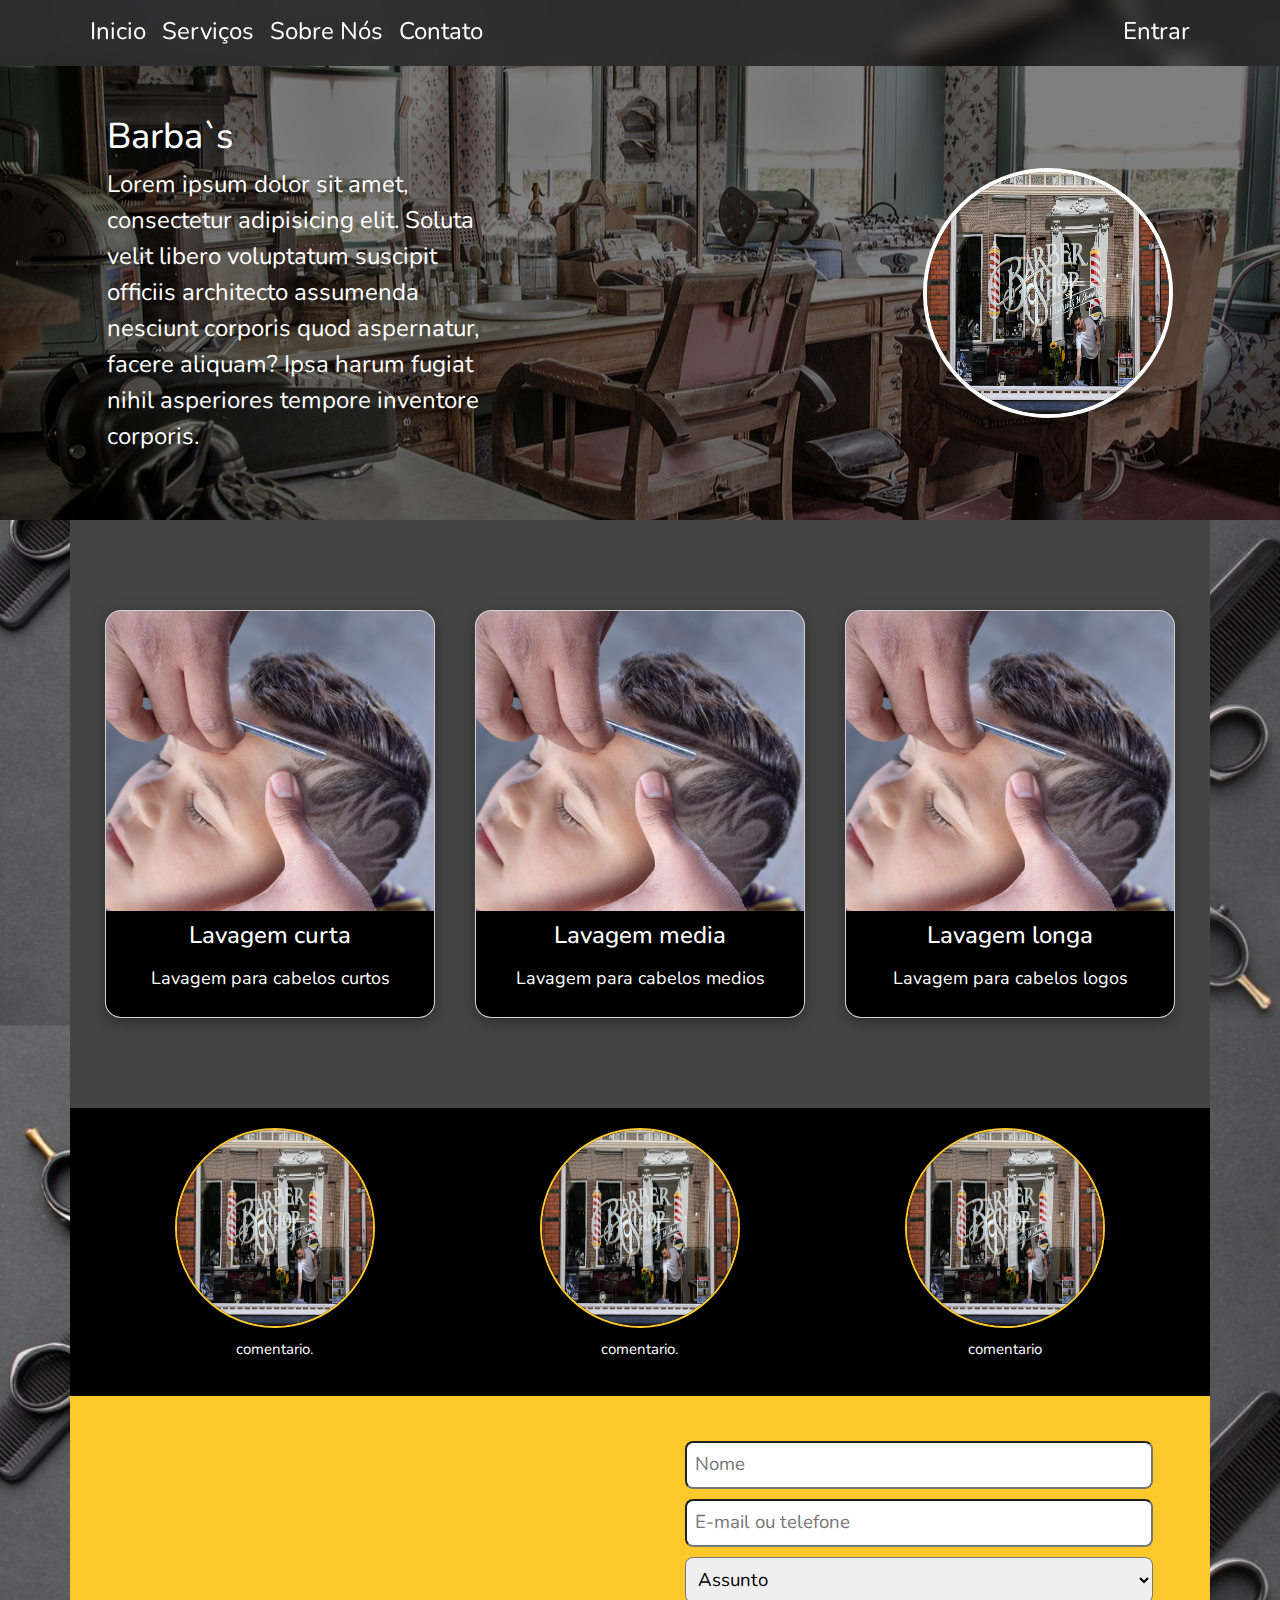
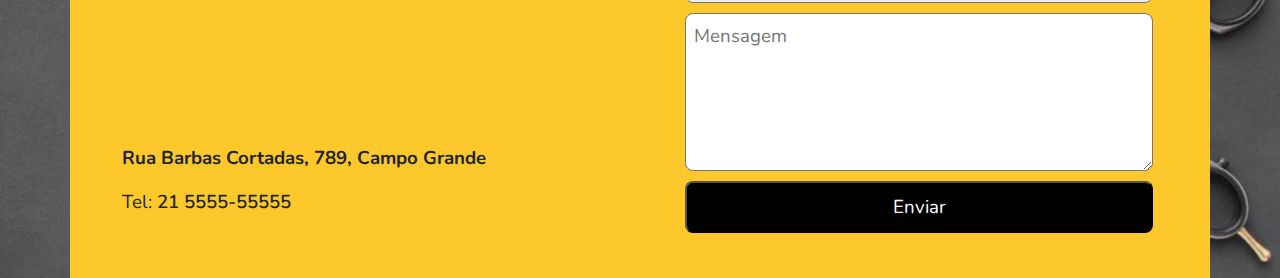
==== commit 57e3876b: "refatorando codigo" ====
--- a/index.html
+++ b/index.html
@@ -1,14 +1,16 @@
 <!DOCTYPE html>
 <html lang="pt-br">
+
 <head>
     <meta charset="UTF-8">
     <meta http-equiv="X-UA-Compatible" content="IE=edge">
     <meta name="viewport" content="width=device-width, initial-scale=1.0">
-    <title>Barbas | Inicio</title>
-    <link href="https://cdn.jsdelivr.net/npm/bootstrap@5.3.3/dist/css/bootstrap.min.css" rel="stylesheet" integrity="sha384-QWTKZyjpPEjISv5WaRU9OFeRpok6YctnYmDr5pNlyT2bRjXh0JMhjY6hW+ALEwIH" crossorigin="anonymous">
-  
-    <link rel="stylesheet" href="css/style.css">
-    <link rel="stylesheet" href="css/main.css">
+    <title>Barbas</title>
+    <link href="https://cdn.jsdelivr.net/npm/bootstrap@5.3.3/dist/css/bootstrap.min.css" rel="stylesheet"
+        integrity="sha384-QWTKZyjpPEjISv5WaRU9OFeRpok6YctnYmDr5pNlyT2bRjXh0JMhjY6hW+ALEwIH" crossorigin="anonymous">
+    <link rel="stylesheet" href="./css/main.css">
+    <link rel="stylesheet" href="./css/home.css">
+
     <script src="./js/main.js" type="module" defer></script>
     <script src="./js/aplication/home.js" type="module" defer></script>
 </head>
@@ -31,36 +33,30 @@
                     </p>
                 </div>
                 <div class="logo">
-                    <img src="./imagens/barber-logo.jpg" alt="logo">
+                    <img src="./imagem/barbershop-logo.jpg" alt="logo">
                 </div>
             </div>
         </div>
     </header>
 
     <section id="services">
-    
-     <div class="card-container container" id="card-component">
 
-     </div>
-        
+        <div class="card-container container" id="card-component"></div>
+
     </section>
-
-      
-
- 
 
     <section class="bg-black container" id="about">
         <section class="menu-container">
             <div class="menu-itens">
-                <img src="imagens/barber-logo.jpg" alt="img" />
+                <img src="./imagem/barbershop-logo.jpg" alt="img" />
                 <p>comentario.</p>
             </div>
             <div class="menu-itens">
-                <img src="./imagens/barber-fundo.jpg" alt="img" />
+                <img src="./imagem/barbershop-logo.jpg" alt="img" />
                 <p>comentario.</p>
             </div>
             <div class="menu-itens">
-                <img src="./imagens/barber-logo.jpg" alt="img" />
+                <img src="./imagem/barbershop-logo.jpg" alt="img" />
                 <p>comentario</p>
             </div>
         </section>
--- a/css/main.css
+++ b/css/main.css
@@ -1,5 +1,6 @@
 @import url('https://fonts.googleapis.com/css2?family=Nunito:ital,wght@0,200..1000;1,200..1000&family=Roboto:wght@100;300;400;700;900&display=swap');
 
 @import "./root.css";
-/*@import "./style.css";*/
 @import "./color.css";
+/* @import "./home.css"; */
+/* @import "./nav.css"; */--- a/css/home.css
+++ b/css/home.css
@@ -0,0 +1,216 @@
+@import "./form.css";
+
+header {
+    background-image: url(../imagem/barbershop-background.jpg);
+    background-position: center;
+    background-size: cover;
+    min-height: 400px;
+    /* padding-top: 20px; */
+}
+
+.logo img {
+    height: 250px;
+    width: 250px;
+    border-radius: 50%;
+    border: solid 4px var(--white);
+}
+
+.navbox {
+    background-color: var(--shadow);
+}
+
+.header-content {
+    display: flex;
+    align-items: center;
+    justify-content: space-between;
+    color: var(--white);
+    height: 100%;
+    min-height: 400px;
+}
+
+.header-title,
+header .logo {
+    margin: 50px 25px;
+}
+
+.header-title {
+    font-size: 24px;
+    max-width: 400px;
+}
+
+.header-title h1 {
+    font-size: 36px;
+}
+
+/* Area de contato */
+.contact {
+    display: flex;
+}
+
+.contact-map,
+.contact-form {
+    padding: 40px;
+    width: 50%;
+}
+
+
+
+.left {
+    /* text-align: left; */
+    /* float: left; */
+    display: flex;
+    justify-content: start;
+}
+
+.right {
+    /* text-align: right; */
+    /* float: right; */
+    display: flex;
+    justify-content: end;
+}
+
+
+.menu-container {
+    display: flex;
+    gap: 20px;
+    justify-content: center;
+    align-items: center;
+    max-width: 1280px;
+    padding: 20px;
+
+}
+
+.menu-itens {
+    display: flex;
+    flex-direction: column;
+    align-items: center;
+    gap: 10px;
+    color: white;
+    font-size: 15px;
+    width: 33.33%;
+}
+
+.menu-itens img {
+    width: 200px;
+    height: 200px;
+    border-radius: 50%;
+    border: solid 2px var(--yellow);
+}
+
+
+
+/* Servicos */
+.card-container {
+    width: 100%;
+    /* height: 100vh; */
+    display: flex;
+    flex-wrap: wrap;
+    gap: 20px;
+    align-items: center;
+    justify-content: center;
+    background-color: #444;
+    padding: 80px 0;
+}
+
+
+.card {
+    margin: 10px;
+    border-radius: 16px;
+    box-shadow: rgba(0, 0, 0, 0.35) 0px 5px 15px;
+    cursor: pointer;
+    width: 330px;
+    /* position: relative; */
+    overflow: hidden;
+}
+
+.card-img {
+    width: 100%;
+    height: 300px;
+}
+
+.card-img img {
+    height: 100%;
+    width: 100%;
+    display: block;
+    margin: auto;
+    object-fit: cover;
+}
+
+.card-content {
+    /* position: absolute; */
+    /* top: 0; */
+    /* left: 0; */
+    width: 100%;
+    height: 100%;
+    display: flex;
+    align-items: center;
+    justify-content: center;
+    flex-direction: column;
+    /* opacity: 0; */
+    /* transition: 0.6s; */
+    color: var(--white);
+    background-color: var(--black);
+    text-align: center;
+    padding: 10px;
+}
+
+/* .card-content:hover {
+    opacity: 1;
+} */
+
+.card-content h2 {
+    font-size: 24px;
+    margin-bottom: 15px;
+}
+
+.card-content p {
+    font-size: 18px;
+    /* color: blueviolet; */
+    margin-bottom: 15px;
+    /* padding-left: 17px; */
+
+}
+
+/* .card-content>* {
+    transform: translateY(25px);
+    transition: transform 0.6s;
+}
+
+.card-content:hover>* {
+    transform: translateY(0px);
+} */
+
+@media (max-width:768px) {
+    .header-content {
+        flex-direction: column-reverse;
+    }
+
+    .header-title,
+    header .logo {
+        width: 100%;
+        padding: 20px;
+        text-align: center;
+    }
+
+    .contact {
+        display: flex;
+        flex-direction: column;
+    }
+
+    .contact-map,
+    .contact-form {
+        padding: 40px;
+        width: 100%;
+    }
+
+}
+
+@media print {
+    img {
+        display: none;
+    }
+
+    .contact {
+        display: none;
+    }
+}